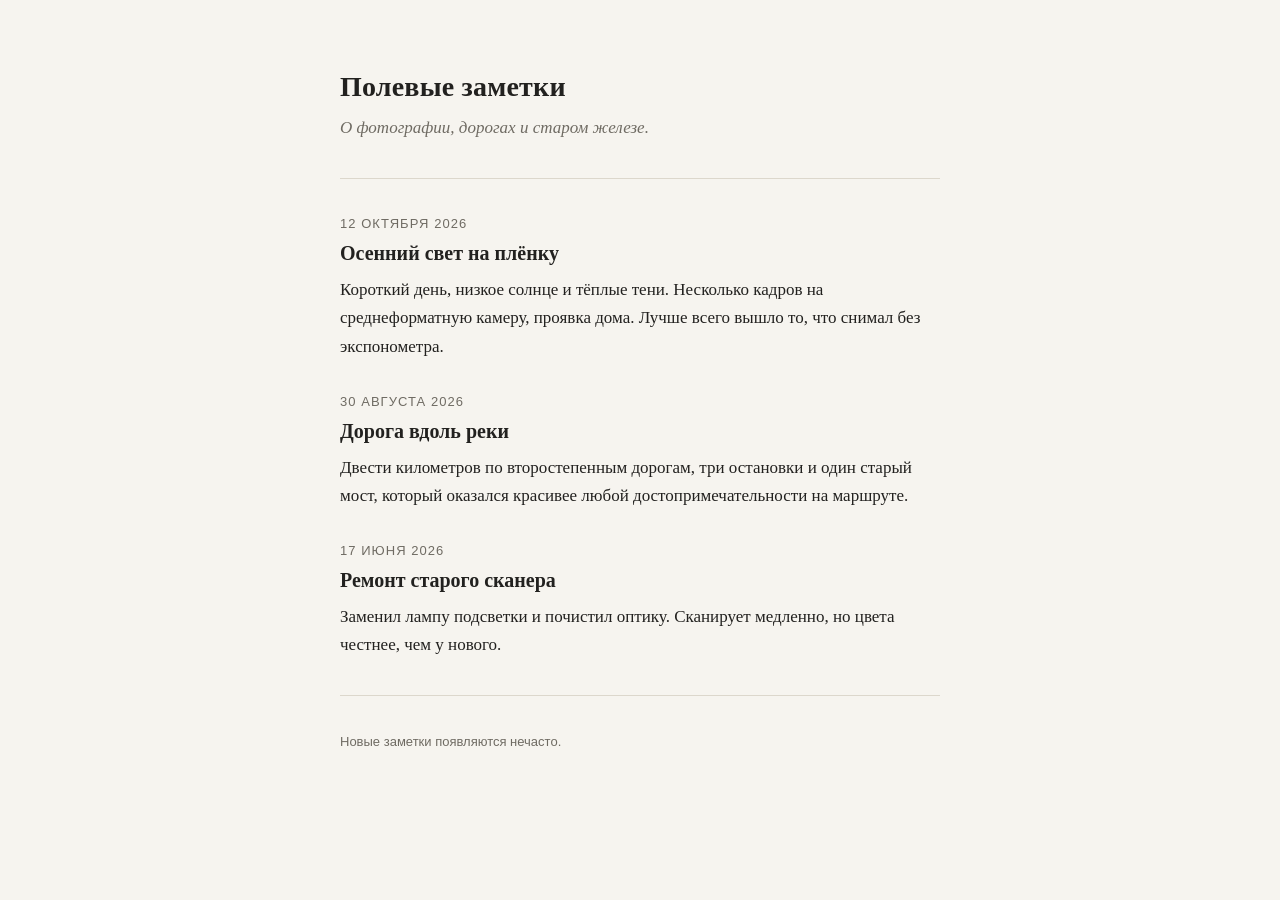
==== index.html @ d77dbd51 "Add files via upload" ====
<!doctype html>
<html lang="ru">
<head>
<meta charset="utf-8">
<meta name="viewport" content="width=device-width, initial-scale=1">
<title>Полевые заметки</title>
<meta name="description" content="Заметки о фотографии, поездках и железе.">
<style>
  :root { --bg:#f6f4ef; --fg:#22211f; --muted:#6f6b63; --line:#dcd7cc; --accent:#8a5a2b; }
  @media (prefers-color-scheme: dark) { :root { --bg:#191816; --fg:#ece9e2; --muted:#a39e94; --line:#34322e; --accent:#d29a5f; } }
  * { box-sizing:border-box; }
  body { margin:0; background:var(--bg); color:var(--fg); font:17px/1.65 Georgia, "Times New Roman", serif; }
  main { max-width:640px; margin:0 auto; padding:64px 20px 80px; }
  header h1 { font-size:28px; margin:0 0 4px; letter-spacing:.2px; }
  header p { margin:0; color:var(--muted); font-style:italic; }
  hr { border:0; border-top:1px solid var(--line); margin:36px 0; }
  article { margin:0 0 32px; }
  article time { display:block; font:13px/1.4 -apple-system, "Segoe UI", sans-serif; color:var(--muted); text-transform:uppercase; letter-spacing:.08em; }
  article h2 { font-size:20px; margin:4px 0 6px; }
  article p { margin:0; }
  footer { color:var(--muted); font:13px/1.5 -apple-system, "Segoe UI", sans-serif; }
  a { color:var(--accent); }
</style>
</head>
<body>
<main>
  <header>
    <h1>Полевые заметки</h1>
    <p>О фотографии, дорогах и старом железе.</p>
  </header>
  <hr>
  <article>
    <time datetime="2026-10-12">12 октября 2026</time>
    <h2>Осенний свет на плёнку</h2>
    <p>Короткий день, низкое солнце и тёплые тени. Несколько кадров на среднеформатную камеру, проявка дома. Лучше всего вышло то, что снимал без экспонометра.</p>
  </article>
  <article>
    <time datetime="2026-08-30">30 августа 2026</time>
    <h2>Дорога вдоль реки</h2>
    <p>Двести километров по второстепенным дорогам, три остановки и один старый мост, который оказался красивее любой достопримечательности на маршруте.</p>
  </article>
  <article>
    <time datetime="2026-06-17">17 июня 2026</time>
    <h2>Ремонт старого сканера</h2>
    <p>Заменил лампу подсветки и почистил оптику. Сканирует медленно, но цвета честнее, чем у нового.</p>
  </article>
  <hr>
  <footer>Новые заметки появляются нечасто.</footer>
</main>
</body>
</html>
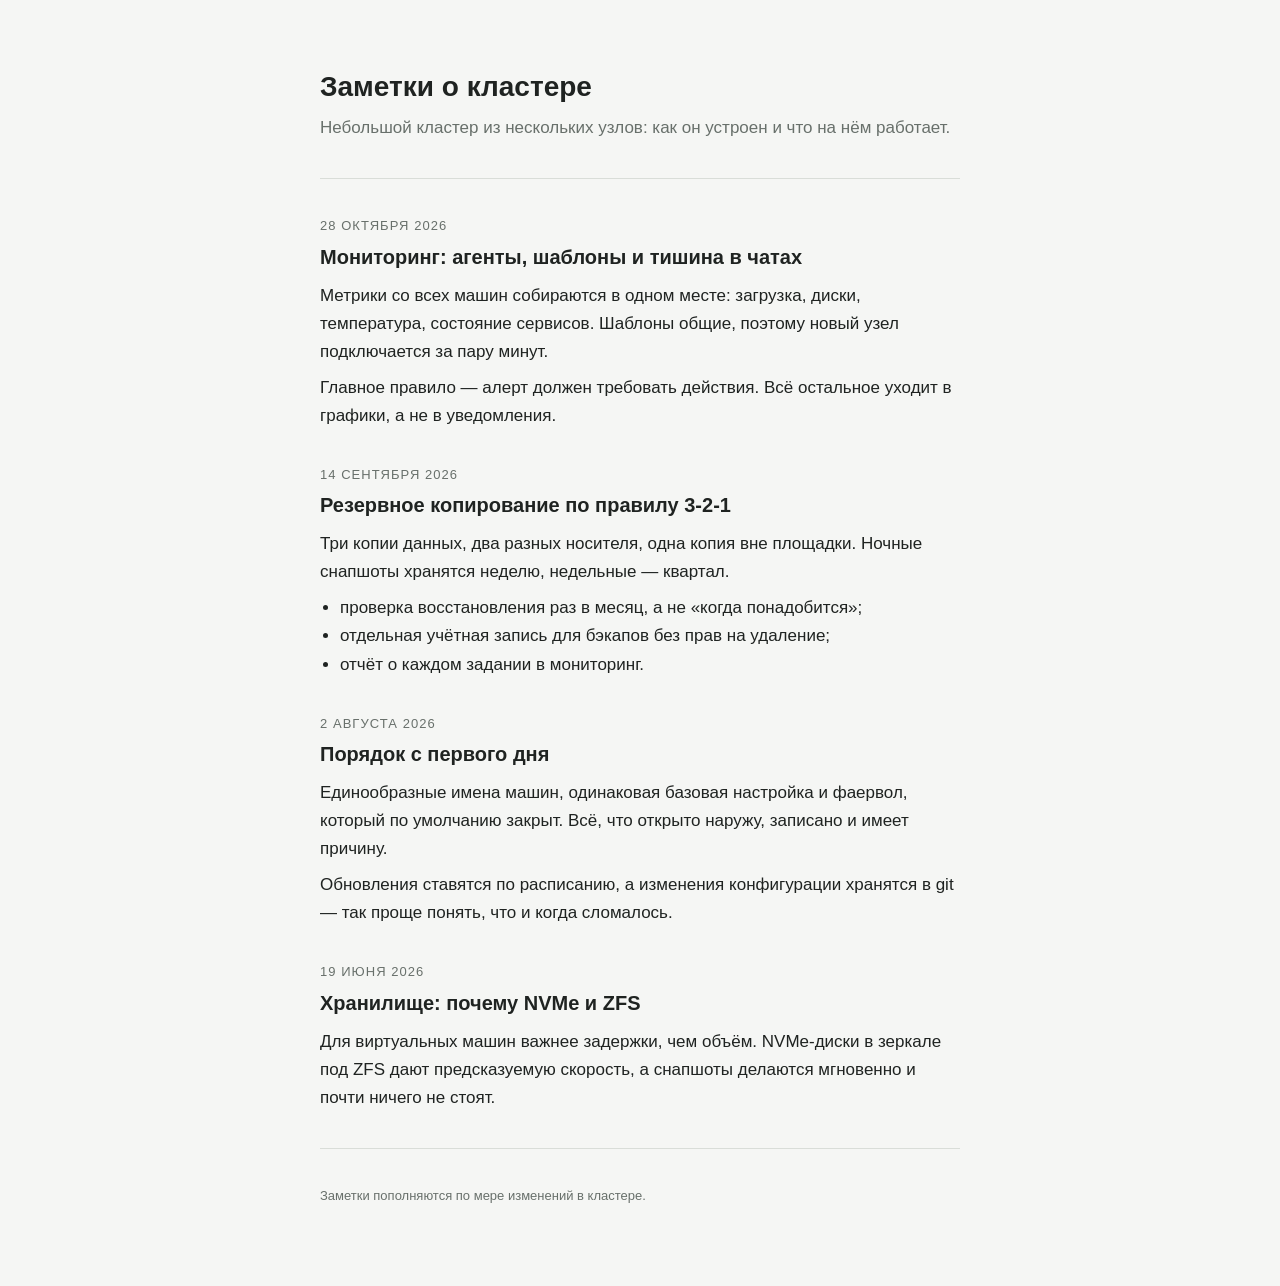
==== commit c06bcaef: "Add files via upload" ====
--- a/index.html
+++ b/index.html
@@ -3,49 +3,62 @@
 <head>
 <meta charset="utf-8">
 <meta name="viewport" content="width=device-width, initial-scale=1">
-<title>Полевые заметки</title>
-<meta name="description" content="Заметки о фотографии, поездках и железе.">
+<title>Заметки о кластере</title>
+<meta name="description" content="Небольшой домашний кластер: виртуализация, хранилище, мониторинг и резервное копирование.">
 <style>
-  :root { --bg:#f6f4ef; --fg:#22211f; --muted:#6f6b63; --line:#dcd7cc; --accent:#8a5a2b; }
-  @media (prefers-color-scheme: dark) { :root { --bg:#191816; --fg:#ece9e2; --muted:#a39e94; --line:#34322e; --accent:#d29a5f; } }
+  :root { --bg:#f5f6f4; --fg:#1f2321; --muted:#68706b; --line:#d9ddd8; --accent:#2f6f5e; --code:#e9ece8; }
+  @media (prefers-color-scheme: dark) { :root { --bg:#151816; --fg:#e6eae7; --muted:#9aa39d; --line:#2c312e; --accent:#6cc0a6; --code:#1f2421; } }
   * { box-sizing:border-box; }
-  body { margin:0; background:var(--bg); color:var(--fg); font:17px/1.65 Georgia, "Times New Roman", serif; }
-  main { max-width:640px; margin:0 auto; padding:64px 20px 80px; }
-  header h1 { font-size:28px; margin:0 0 4px; letter-spacing:.2px; }
-  header p { margin:0; color:var(--muted); font-style:italic; }
+  body { margin:0; background:var(--bg); color:var(--fg); font:17px/1.65 -apple-system, "Segoe UI", Roboto, sans-serif; }
+  main { max-width:680px; margin:0 auto; padding:64px 20px 80px; }
+  header h1 { font-size:28px; margin:0 0 4px; }
+  header p { margin:0; color:var(--muted); }
   hr { border:0; border-top:1px solid var(--line); margin:36px 0; }
-  article { margin:0 0 32px; }
-  article time { display:block; font:13px/1.4 -apple-system, "Segoe UI", sans-serif; color:var(--muted); text-transform:uppercase; letter-spacing:.08em; }
-  article h2 { font-size:20px; margin:4px 0 6px; }
-  article p { margin:0; }
-  footer { color:var(--muted); font:13px/1.5 -apple-system, "Segoe UI", sans-serif; }
-  a { color:var(--accent); }
+  article { margin:0 0 34px; }
+  article time { display:block; font-size:13px; color:var(--muted); text-transform:uppercase; letter-spacing:.08em; }
+  article h2 { font-size:20px; margin:4px 0 8px; }
+  article p { margin:0 0 8px; }
+  code { background:var(--code); padding:1px 5px; border-radius:4px; font:14px/1.4 ui-monospace, Menlo, Consolas, monospace; }
+  ul { margin:6px 0 0; padding-left:20px; }
+  footer { color:var(--muted); font-size:13px; }
 </style>
 </head>
 <body>
 <main>
   <header>
-    <h1>Полевые заметки</h1>
-    <p>О фотографии, дорогах и старом железе.</p>
+    <h1>Заметки о кластере</h1>
+    <p>Небольшой кластер из нескольких узлов: как он устроен и что на нём работает.</p>
   </header>
   <hr>
   <article>
-    <time datetime="2026-10-12">12 октября 2026</time>
-    <h2>Осенний свет на плёнку</h2>
-    <p>Короткий день, низкое солнце и тёплые тени. Несколько кадров на среднеформатную камеру, проявка дома. Лучше всего вышло то, что снимал без экспонометра.</p>
+    <time datetime="2026-10-28">28 октября 2026</time>
+    <h2>Мониторинг: агенты, шаблоны и тишина в чатах</h2>
+    <p>Метрики со всех машин собираются в одном месте: загрузка, диски, температура, состояние сервисов. Шаблоны общие, поэтому новый узел подключается за пару минут.</p>
+    <p>Главное правило — алерт должен требовать действия. Всё остальное уходит в графики, а не в уведомления.</p>
   </article>
   <article>
-    <time datetime="2026-08-30">30 августа 2026</time>
-    <h2>Дорога вдоль реки</h2>
-    <p>Двести километров по второстепенным дорогам, три остановки и один старый мост, который оказался красивее любой достопримечательности на маршруте.</p>
+    <time datetime="2026-09-14">14 сентября 2026</time>
+    <h2>Резервное копирование по правилу 3-2-1</h2>
+    <p>Три копии данных, два разных носителя, одна копия вне площадки. Ночные снапшоты хранятся неделю, недельные — квартал.</p>
+    <ul>
+      <li>проверка восстановления раз в месяц, а не «когда понадобится»;</li>
+      <li>отдельная учётная запись для бэкапов без прав на удаление;</li>
+      <li>отчёт о каждом задании в мониторинг.</li>
+    </ul>
   </article>
   <article>
-    <time datetime="2026-06-17">17 июня 2026</time>
-    <h2>Ремонт старого сканера</h2>
-    <p>Заменил лампу подсветки и почистил оптику. Сканирует медленно, но цвета честнее, чем у нового.</p>
+    <time datetime="2026-08-02">2 августа 2026</time>
+    <h2>Порядок с первого дня</h2>
+    <p>Единообразные имена машин, одинаковая базовая настройка и фаервол, который по умолчанию закрыт. Всё, что открыто наружу, записано и имеет причину.</p>
+    <p>Обновления ставятся по расписанию, а изменения конфигурации хранятся в git — так проще понять, что и когда сломалось.</p>
+  </article>
+  <article>
+    <time datetime="2026-06-19">19 июня 2026</time>
+    <h2>Хранилище: почему NVMe и ZFS</h2>
+    <p>Для виртуальных машин важнее задержки, чем объём. NVMe-диски в зеркале под ZFS дают предсказуемую скорость, а снапшоты делаются мгновенно и почти ничего не стоят.</p>
   </article>
   <hr>
-  <footer>Новые заметки появляются нечасто.</footer>
+  <footer>Заметки пополняются по мере изменений в кластере.</footer>
 </main>
 </body>
 </html>
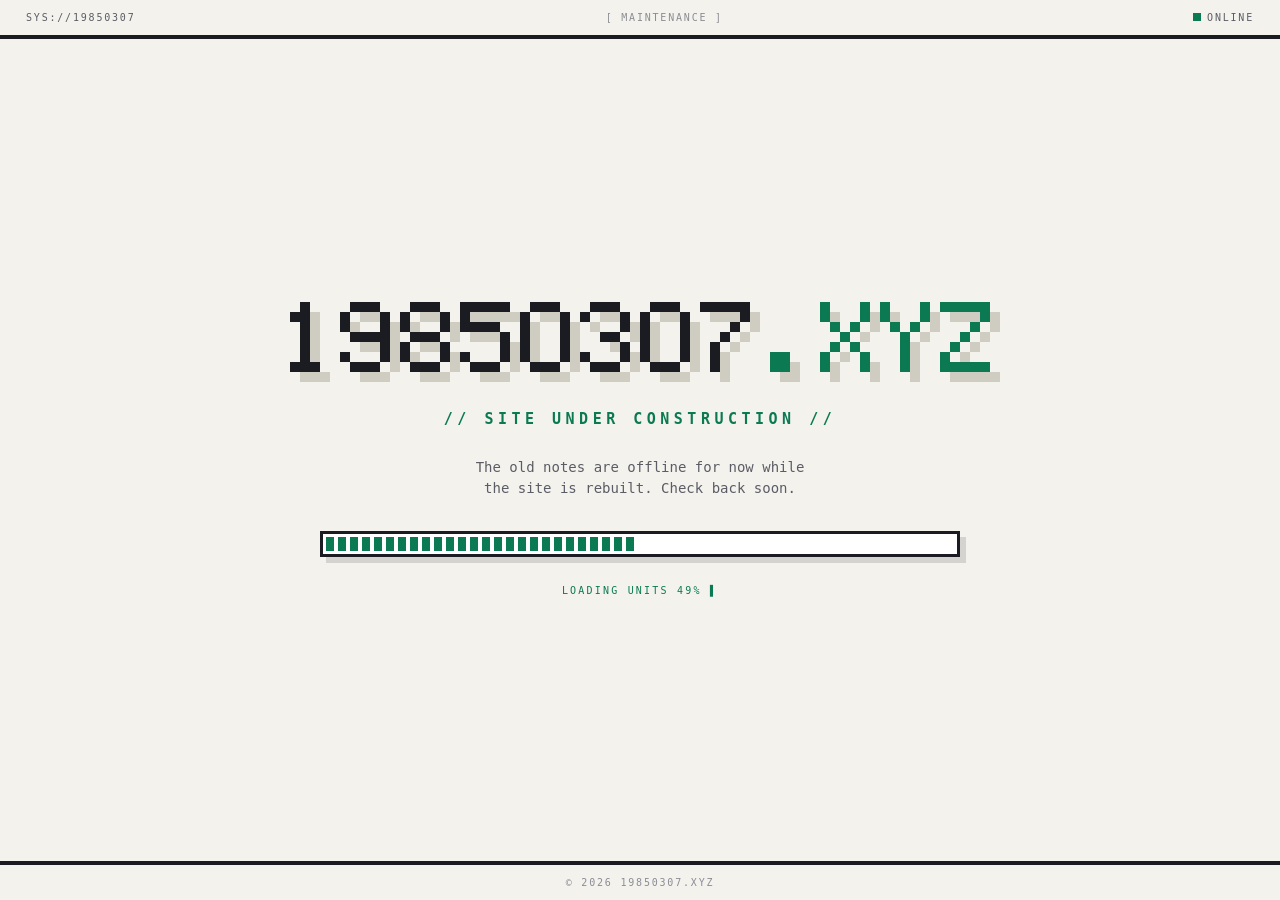
==== commit 5b99c927: "Add files via upload" ====
--- a/index.html
+++ b/index.html
@@ -1,64 +1,91 @@
 <!doctype html>
-<html lang="ru">
-<head>
-<meta charset="utf-8">
-<meta name="viewport" content="width=device-width, initial-scale=1">
-<title>Заметки о кластере</title>
-<meta name="description" content="Небольшой домашний кластер: виртуализация, хранилище, мониторинг и резервное копирование.">
-<style>
-  :root { --bg:#f5f6f4; --fg:#1f2321; --muted:#68706b; --line:#d9ddd8; --accent:#2f6f5e; --code:#e9ece8; }
-  @media (prefers-color-scheme: dark) { :root { --bg:#151816; --fg:#e6eae7; --muted:#9aa39d; --line:#2c312e; --accent:#6cc0a6; --code:#1f2421; } }
-  * { box-sizing:border-box; }
-  body { margin:0; background:var(--bg); color:var(--fg); font:17px/1.65 -apple-system, "Segoe UI", Roboto, sans-serif; }
-  main { max-width:680px; margin:0 auto; padding:64px 20px 80px; }
-  header h1 { font-size:28px; margin:0 0 4px; }
-  header p { margin:0; color:var(--muted); }
-  hr { border:0; border-top:1px solid var(--line); margin:36px 0; }
-  article { margin:0 0 34px; }
-  article time { display:block; font-size:13px; color:var(--muted); text-transform:uppercase; letter-spacing:.08em; }
-  article h2 { font-size:20px; margin:4px 0 8px; }
-  article p { margin:0 0 8px; }
-  code { background:var(--code); padding:1px 5px; border-radius:4px; font:14px/1.4 ui-monospace, Menlo, Consolas, monospace; }
-  ul { margin:6px 0 0; padding-left:20px; }
-  footer { color:var(--muted); font-size:13px; }
-</style>
-</head>
-<body>
-<main>
-  <header>
-    <h1>Заметки о кластере</h1>
-    <p>Небольшой кластер из нескольких узлов: как он устроен и что на нём работает.</p>
-  </header>
-  <hr>
-  <article>
-    <time datetime="2026-10-28">28 октября 2026</time>
-    <h2>Мониторинг: агенты, шаблоны и тишина в чатах</h2>
-    <p>Метрики со всех машин собираются в одном месте: загрузка, диски, температура, состояние сервисов. Шаблоны общие, поэтому новый узел подключается за пару минут.</p>
-    <p>Главное правило — алерт должен требовать действия. Всё остальное уходит в графики, а не в уведомления.</p>
-  </article>
-  <article>
-    <time datetime="2026-09-14">14 сентября 2026</time>
-    <h2>Резервное копирование по правилу 3-2-1</h2>
-    <p>Три копии данных, два разных носителя, одна копия вне площадки. Ночные снапшоты хранятся неделю, недельные — квартал.</p>
-    <ul>
-      <li>проверка восстановления раз в месяц, а не «когда понадобится»;</li>
-      <li>отдельная учётная запись для бэкапов без прав на удаление;</li>
-      <li>отчёт о каждом задании в мониторинг.</li>
-    </ul>
-  </article>
-  <article>
-    <time datetime="2026-08-02">2 августа 2026</time>
-    <h2>Порядок с первого дня</h2>
-    <p>Единообразные имена машин, одинаковая базовая настройка и фаервол, который по умолчанию закрыт. Всё, что открыто наружу, записано и имеет причину.</p>
-    <p>Обновления ставятся по расписанию, а изменения конфигурации хранятся в git — так проще понять, что и когда сломалось.</p>
-  </article>
-  <article>
-    <time datetime="2026-06-19">19 июня 2026</time>
-    <h2>Хранилище: почему NVMe и ZFS</h2>
-    <p>Для виртуальных машин важнее задержки, чем объём. NVMe-диски в зеркале под ZFS дают предсказуемую скорость, а снапшоты делаются мгновенно и почти ничего не стоят.</p>
-  </article>
-  <hr>
-  <footer>Заметки пополняются по мере изменений в кластере.</footer>
-</main>
-</body>
+<html lang="en">
+  <head>
+    <meta charset="utf-8" />
+    <meta name="viewport" content="width=device-width, initial-scale=1, viewport-fit=cover" />
+    <title>19850307.xyz — under construction</title>
+
+    <meta name="description" content="19850307.xyz is being rebuilt. Check back soon." />
+    <meta name="robots" content="noindex, follow" />
+    <meta name="theme-color" content="#f3f2ed" />
+    <link rel="canonical" href="https://19850307.xyz/" />
+    <link rel="icon" href="favicon.svg" type="image/svg+xml" />
+
+    <meta property="og:type" content="website" />
+    <meta property="og:site_name" content="19850307.xyz" />
+    <meta property="og:title" content="19850307.xyz — under construction" />
+    <meta property="og:description" content="The site is being rebuilt. Check back soon." />
+    <meta property="og:url" content="https://19850307.xyz/" />
+    <meta property="og:locale" content="en_US" />
+    <meta name="twitter:card" content="summary" />
+
+    <link rel="stylesheet" href="style.css" />
+  </head>
+
+  <body>
+    <header class="topbar">
+      <span>sys://19850307</span>
+      <span class="topbar__mid">[ maintenance ]</span>
+      <span><i class="led" aria-hidden="true"></i>online</span>
+    </header>
+
+    <main class="stage">
+      <img
+        class="wordmark"
+        src="wordmark.svg"
+        width="720"
+        height="80"
+        alt="19850307.xyz"
+      />
+
+      <p class="tagline">// site under construction //</p>
+      <p class="sub">
+        The old notes are offline for now while the site is rebuilt. Check back
+        soon.
+      </p>
+
+      <div
+        class="bar"
+        role="progressbar"
+        aria-label="Build progress"
+        aria-valuemin="0"
+        aria-valuemax="100"
+        aria-valuenow="35"
+      >
+        <div class="bar__fill"></div>
+      </div>
+
+      <p class="status">
+        loading units <span id="percent">35</span>%
+        <span class="status__cursor" aria-hidden="true">▌</span>
+      </p>
+    </main>
+
+    <footer class="foot foot--single">
+      <span id="copyright">© 19850307.xyz</span>
+    </footer>
+
+    <script>
+      (function () {
+        var copyright = document.getElementById("copyright");
+        if (copyright) {
+          copyright.textContent = "© " + new Date().getFullYear() + " 19850307.xyz";
+        }
+
+        var fill = document.querySelector(".bar__fill");
+        var percent = document.getElementById("percent");
+        var bar = document.querySelector(".bar");
+        if (!fill || !percent) return;
+
+        var value = 35;
+        window.setInterval(function () {
+          value += 7;
+          if (value > 100) value = 0;
+          fill.style.width = value + "%";
+          percent.textContent = (value < 10 ? "0" : "") + value;
+          if (bar) bar.setAttribute("aria-valuenow", String(value));
+        }, 450);
+      })();
+    </script>
+  </body>
 </html>
--- a/style.css
+++ b/style.css
@@ -0,0 +1,255 @@
+/* ============================================================
+   19850307.xyz — light placeholder
+   Paper-white retro interface: chunky ink borders, pixel wordmark,
+   monospaced labels. No images besides the two SVGs, no dependencies.
+   ============================================================ */
+
+:root {
+  color-scheme: light;
+
+  --paper: #f3f2ed;
+  --paper-2: #ffffff;
+  --ink: #1b1b22;
+  --muted: #5c5c66;
+  --dim: #8c8c95;
+  --hair: rgba(27, 27, 34, 0.12);
+  --accent: #0b7a52;
+  --accent-soft: #d9efe4;
+
+  --mono: ui-monospace, "SF Mono", SFMono-Regular, Menlo, Consolas, monospace;
+}
+
+*,
+*::before,
+*::after {
+  box-sizing: border-box;
+}
+
+html {
+  -webkit-text-size-adjust: 100%;
+}
+
+body {
+  margin: 0;
+  min-height: 100vh;
+  min-height: 100svh;
+  display: grid;
+  grid-template-rows: auto 1fr auto;
+  background-color: var(--paper);
+  color: var(--ink);
+  font-family: var(--mono);
+  font-size: 14px;
+  line-height: 1.5;
+  overflow-x: hidden;
+  -webkit-font-smoothing: antialiased;
+}
+
+/* ---------- top bar / footer ---------- */
+
+.topbar,
+.foot {
+  display: flex;
+  align-items: center;
+  justify-content: space-between;
+  gap: 12px;
+  padding: 10px clamp(12px, 3vw, 26px);
+  font-size: 10px;
+  letter-spacing: 0.18em;
+  text-transform: uppercase;
+  color: var(--muted);
+  flex-wrap: wrap;
+}
+
+.topbar {
+  border-bottom: 4px solid var(--ink);
+}
+
+.topbar__mid {
+  color: var(--dim);
+}
+
+.led {
+  display: inline-block;
+  width: 8px;
+  height: 8px;
+  margin-right: 6px;
+  background: var(--accent);
+  vertical-align: baseline;
+  animation: led 1.6s steps(1, end) infinite;
+}
+
+@keyframes led {
+  0%,
+  60% {
+    opacity: 1;
+  }
+  61%,
+  100% {
+    opacity: 0.35;
+  }
+}
+
+.foot {
+  border-top: 4px solid var(--ink);
+  color: var(--dim);
+}
+
+/* одна строка в подвале — по центру */
+.foot--single {
+  justify-content: center;
+}
+
+/* ---------- stage ---------- */
+
+.stage {
+  display: flex;
+  flex-direction: column;
+  align-items: center;
+  justify-content: center;
+  gap: clamp(14px, 2.6vw, 26px);
+  padding: clamp(24px, 6vw, 56px) clamp(16px, 4vw, 32px);
+  text-align: center;
+}
+
+.wordmark {
+  display: block;
+  width: min(100%, 720px);
+  height: auto;
+  image-rendering: pixelated;
+}
+
+.tagline {
+  margin: 0;
+  font-size: clamp(11px, 2.4vw, 15px);
+  font-weight: 700;
+  letter-spacing: 0.3em;
+  text-transform: uppercase;
+  color: var(--accent);
+}
+
+.sub {
+  margin: 0;
+  max-width: 46ch;
+  font-size: clamp(12px, 2.2vw, 14px);
+  color: var(--muted);
+  text-wrap: balance;
+}
+
+/* ---------- progress ---------- */
+
+.bar {
+  position: relative;
+  width: min(100%, 640px);
+  height: 26px;
+  padding: 3px;
+  border: 3px solid var(--ink);
+  background: var(--paper-2);
+  box-shadow: 6px 6px 0 rgba(27, 27, 34, 0.14);
+  margin-top: 6px;
+}
+
+.bar__fill {
+  height: 100%;
+  width: 35%;
+  background-image: repeating-linear-gradient(
+    90deg,
+    var(--accent) 0 8px,
+    transparent 8px 12px
+  );
+  transition: width 0.3s steps(4, end);
+}
+
+.status {
+  margin: 0;
+  font-size: 10px;
+  letter-spacing: 0.22em;
+  text-transform: uppercase;
+  color: var(--accent);
+}
+
+.status__cursor {
+  animation: caret 1s steps(1, end) infinite;
+}
+
+@keyframes caret {
+  0%,
+  50% {
+    opacity: 1;
+  }
+  51%,
+  100% {
+    opacity: 0;
+  }
+}
+
+/* ---------- 404 ---------- */
+
+.wordmark--404 {
+  width: min(100%, 360px);
+}
+
+.btn {
+  display: inline-block;
+  margin-top: 6px;
+  padding: 12px 20px;
+  border: 3px solid var(--ink);
+  background: transparent;
+  color: var(--ink);
+  font-family: inherit;
+  font-size: 12px;
+  font-weight: 700;
+  letter-spacing: 0.2em;
+  text-transform: uppercase;
+  text-decoration: none;
+  box-shadow: 6px 6px 0 rgba(27, 27, 34, 0.16);
+  transition:
+    transform 0.12s steps(2, end),
+    box-shadow 0.12s steps(2, end),
+    background-color 0.12s steps(2, end),
+    color 0.12s steps(2, end);
+}
+
+.btn:hover {
+  transform: translate(-2px, -2px);
+  background: var(--ink);
+  color: var(--paper);
+  box-shadow: 9px 9px 0 rgba(27, 27, 34, 0.2);
+}
+
+.btn:active {
+  transform: translate(2px, 2px);
+  box-shadow: 2px 2px 0 rgba(27, 27, 34, 0.2);
+}
+
+/* ---------- misc ---------- */
+
+::selection {
+  background: var(--accent);
+  color: #ffffff;
+}
+
+:focus-visible {
+  outline: 3px solid var(--accent);
+  outline-offset: 3px;
+}
+
+@media (max-width: 640px) {
+  .topbar__mid {
+    display: none;
+  }
+
+  .foot__note {
+    display: none;
+  }
+}
+
+@media (prefers-reduced-motion: reduce) {
+  .led,
+  .status__cursor {
+    animation: none !important;
+  }
+
+  .bar__fill {
+    transition: none;
+  }
+}
